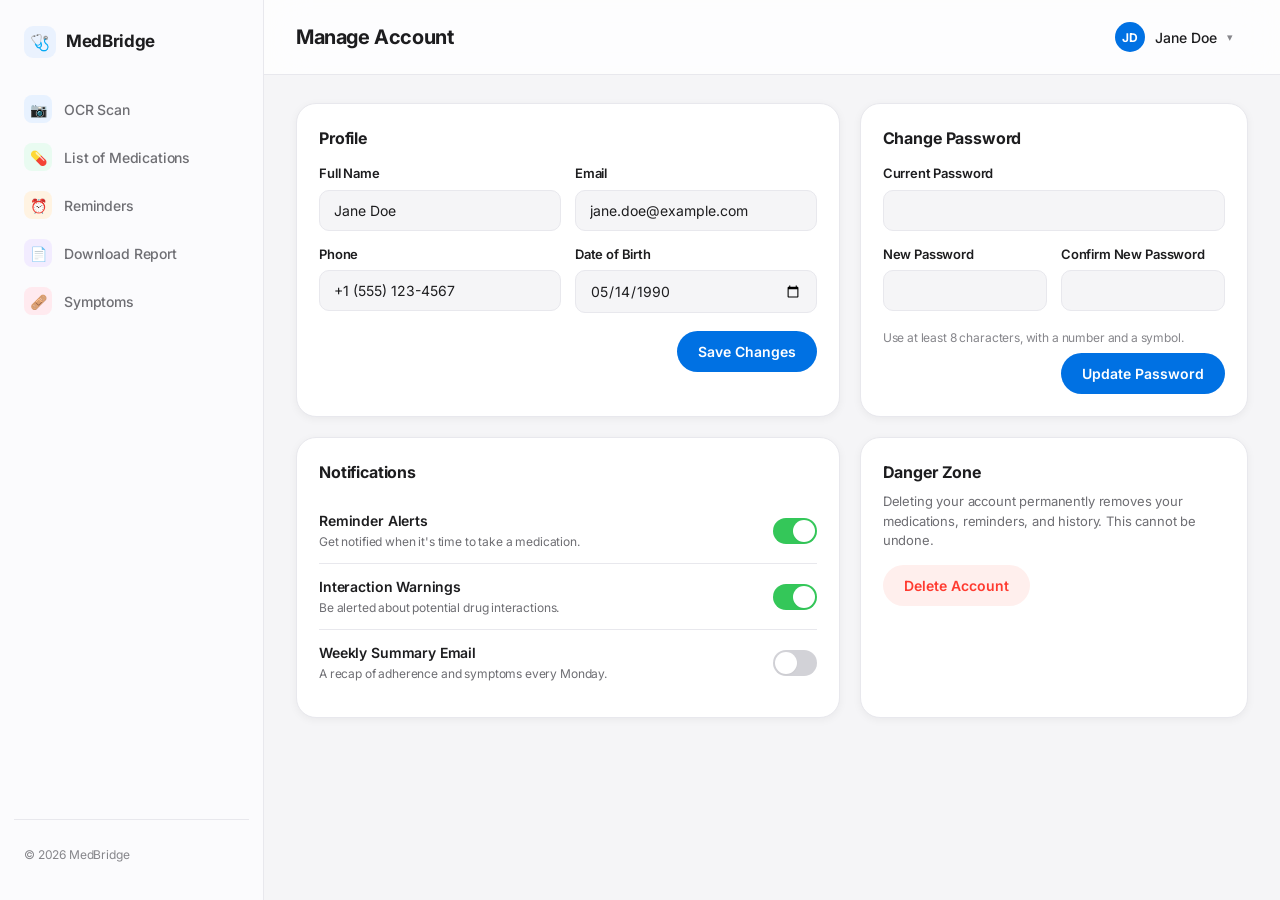
==== account.html @ 39ac8a20 "Add files via upload" ====
<!DOCTYPE html>
<html lang="en">
<head>
  <meta charset="UTF-8" />
  <meta name="viewport" content="width=device-width, initial-scale=1.0" />
  <title>MedBridge · Manage Account</title>
  <link rel="stylesheet" href="css/style.css" />
  <link rel="preconnect" href="https://fonts.googleapis.com" />
  <link href="https://fonts.googleapis.com/css2?family=Inter:wght@400;500;600;700&display=swap" rel="stylesheet" />
</head>
<body>
  <div class="app">
    <!-- Side Menu -->
    <aside class="sidebar">
      <div class="sidebar__brand">
        <span class="sidebar__logo">🩺</span>
        <span class="sidebar__title">MedBridge</span>
      </div>

      <nav class="sidebar__nav">
        <a href="ocr.html" class="nav-item" data-page="ocr">
          <span class="nav-item__icon">📷</span>
          <span class="nav-item__label">OCR Scan</span>
        </a>
        <a href="medications.html" class="nav-item" data-page="medications">
          <span class="nav-item__icon">💊</span>
          <span class="nav-item__label">List of Medications</span>
        </a>
        <a href="reminders.html" class="nav-item" data-page="reminders">
          <span class="nav-item__icon">⏰</span>
          <span class="nav-item__label">Reminders</span>
        </a>
        <a href="report.html" class="nav-item" data-page="report">
          <span class="nav-item__icon">📄</span>
          <span class="nav-item__label">Download Report</span>
        </a>
        <a href="symptoms.html" class="nav-item" data-page="symptoms">
          <span class="nav-item__icon">🩹</span>
          <span class="nav-item__label">Symptoms</span>
        </a>
      </nav>

      <div class="sidebar__footer">
        <p>&copy; 2026 MedBridge</p>
      </div>
    </aside>

    <!-- Main Content -->
    <div class="main">
      <!-- Top Bar -->
      <header class="topbar">
        <div class="topbar__left">
          <h1 class="topbar__title">Manage Account</h1>
        </div>

        <div class="topbar__right">
          <div class="user-menu" id="userMenu">
            <button class="user-menu__trigger" id="userMenuTrigger" aria-haspopup="true" aria-expanded="false">
              <span class="user-menu__avatar">JD</span>
              <span class="user-menu__name">Jane Doe</span>
              <span class="user-menu__caret">▾</span>
            </button>

            <div class="user-menu__dropdown" id="userMenuDropdown">
              <a href="account.html" class="user-menu__item">
                <span class="user-menu__item-icon">⚙️</span> Manage Account
              </a>
              <a href="logout.html" class="user-menu__item user-menu__item--danger">
                <span class="user-menu__item-icon">🚪</span> Log Out
              </a>
            </div>
          </div>
        </div>
      </header>

      <!-- Page Content -->
      <main class="content">
        <div class="grid">
          <!-- Profile -->
          <section class="card">
            <div class="card__header">
              <h2 class="card__title">Profile</h2>
            </div>
            <form id="profileForm">
              <div class="form-row" style="margin-bottom: 14px;">
                <div class="form-group">
                  <label class="form-label" for="fullName">Full Name</label>
                  <input type="text" class="form-input" id="fullName" value="Jane Doe" required />
                </div>
                <div class="form-group">
                  <label class="form-label" for="email">Email</label>
                  <input type="email" class="form-input" id="email" value="jane.doe@example.com" required />
                </div>
              </div>
              <div class="form-row" style="margin-bottom: 18px;">
                <div class="form-group">
                  <label class="form-label" for="phone">Phone</label>
                  <input type="tel" class="form-input" id="phone" value="+1 (555) 123-4567" />
                </div>
                <div class="form-group">
                  <label class="form-label" for="dob">Date of Birth</label>
                  <input type="date" class="form-input" id="dob" value="1990-05-14" />
                </div>
              </div>
              <div class="form-actions">
                <button type="submit" class="btn btn--primary">Save Changes</button>
              </div>
            </form>
          </section>

          <!-- Password -->
          <section class="card">
            <div class="card__header">
              <h2 class="card__title">Change Password</h2>
            </div>
            <form id="passwordForm">
              <div class="form-group" style="margin-bottom: 14px;">
                <label class="form-label" for="currentPassword">Current Password</label>
                <input type="password" class="form-input" id="currentPassword" required />
              </div>
              <div class="form-row" style="margin-bottom: 18px;">
                <div class="form-group">
                  <label class="form-label" for="newPassword">New Password</label>
                  <input type="password" class="form-input" id="newPassword" required />
                </div>
                <div class="form-group">
                  <label class="form-label" for="confirmPassword">Confirm New Password</label>
                  <input type="password" class="form-input" id="confirmPassword" required />
                </div>
              </div>
              <p class="form-hint" id="passwordHint">Use at least 8 characters, with a number and a symbol.</p>
              <div class="form-actions">
                <button type="submit" class="btn btn--primary">Update Password</button>
              </div>
            </form>
          </section>

          <!-- Notifications -->
          <section class="card">
            <div class="card__header">
              <h2 class="card__title">Notifications</h2>
            </div>
            <div class="toggle-row">
              <div>
                <p class="toggle-row__label">Reminder Alerts</p>
                <p class="toggle-row__desc">Get notified when it's time to take a medication.</p>
              </div>
              <label class="toggle">
                <input type="checkbox" checked />
                <span class="toggle__track"></span>
              </label>
            </div>
            <div class="toggle-row">
              <div>
                <p class="toggle-row__label">Interaction Warnings</p>
                <p class="toggle-row__desc">Be alerted about potential drug interactions.</p>
              </div>
              <label class="toggle">
                <input type="checkbox" checked />
                <span class="toggle__track"></span>
              </label>
            </div>
            <div class="toggle-row">
              <div>
                <p class="toggle-row__label">Weekly Summary Email</p>
                <p class="toggle-row__desc">A recap of adherence and symptoms every Monday.</p>
              </div>
              <label class="toggle">
                <input type="checkbox" />
                <span class="toggle__track"></span>
              </label>
            </div>
          </section>

          <!-- Danger zone -->
          <section class="card">
            <div class="card__header">
              <h2 class="card__title">Danger Zone</h2>
            </div>
            <p class="card__subtitle" style="margin-bottom: 14px;">
              Deleting your account permanently removes your medications, reminders, and history. This cannot be undone.
            </p>
            <button class="btn" id="deleteAccountBtn" style="background: var(--danger-tint); color: var(--danger);">
              Delete Account
            </button>
          </section>
        </div>
      </main>
    </div>
  </div>

  <div class="toast" id="toast">
    <span class="toast__icon">✅</span>
    <span id="toastMessage">Saved</span>
  </div>

  <script src="js/script.js"></script>
  <script src="js/account.js"></script>
</body>
</html>
---- css/style.css ----
:root {
  /* Surfaces */
  --bg: #f5f5f7;
  --surface: #ffffff;
  --sidebar-bg: #fbfbfd;

  /* Borders */
  --border: #e8e8ed;
  --border-strong: #d2d2d7;

  /* Text */
  --text-primary: #1d1d1f;
  --text-secondary: #6e6e73;
  --text-tertiary: #86868b;

  /* Accent */
  --primary: #0071e3;
  --primary-hover: #0077ed;
  --primary-active: #005fc4;
  --primary-tint: #eaf2fe;

  /* Status */
  --danger: #ff3b30;
  --danger-tint: #ffefed;
  --warning: #ff9500;
  --warning-tint: #fff3e2;
  --success: #34c759;
  --success-tint: #e9f9ee;

  /* Radii */
  --radius-lg: 20px;
  --radius-md: 14px;
  --radius-sm: 10px;
  --radius-pill: 980px;

  /* Shadows */
  --shadow-xs: 0 1px 2px rgba(0, 0, 0, 0.04);
  --shadow-sm: 0 2px 8px rgba(0, 0, 0, 0.05);
  --shadow-md: 0 8px 24px rgba(0, 0, 0, 0.07);
  --shadow-lg: 0 16px 40px rgba(0, 0, 0, 0.1);

  /* Motion */
  --ease: cubic-bezier(0.4, 0, 0.2, 1);
  --ease-spring: cubic-bezier(0.16, 1, 0.3, 1);

  /* Legacy aliases (kept for compatibility) */
  --card-bg: var(--surface);
  --radius: var(--radius-lg);
  --shadow: var(--shadow-sm);
}

* {
  box-sizing: border-box;
}

html {
  -webkit-font-smoothing: antialiased;
  -moz-osx-font-smoothing: grayscale;
}

body {
  margin: 0;
  font-family: "Inter", -apple-system, BlinkMacSystemFont, "Segoe UI", sans-serif;
  background: var(--bg);
  color: var(--text-primary);
  font-size: 15px;
  line-height: 1.5;
  letter-spacing: -0.01em;
}

h1, h2, h3, h4 {
  letter-spacing: -0.02em;
}

a {
  color: inherit;
}

.app {
  display: flex;
  min-height: 100vh;
}

/* ------------------------------------------------------------------ */
/* Sidebar                                                             */
/* ------------------------------------------------------------------ */

.sidebar {
  width: 264px;
  flex-shrink: 0;
  background: var(--sidebar-bg);
  border-right: 1px solid var(--border);
  display: flex;
  flex-direction: column;
  padding: 20px 14px;
}

.sidebar__brand {
  display: flex;
  align-items: center;
  gap: 10px;
  padding: 6px 10px 20px;
  margin-bottom: 8px;
}

.sidebar__logo {
  width: 32px;
  height: 32px;
  display: flex;
  align-items: center;
  justify-content: center;
  font-size: 16px;
  border-radius: 9px;
  background: var(--primary-tint);
}

.sidebar__title {
  font-size: 17px;
  font-weight: 700;
  color: var(--text-primary);
  letter-spacing: -0.02em;
}

.sidebar__nav {
  display: flex;
  flex-direction: column;
  gap: 2px;
  flex: 1;
}

.nav-item {
  display: flex;
  align-items: center;
  gap: 12px;
  padding: 9px 10px;
  border-radius: var(--radius-sm);
  color: var(--text-secondary);
  text-decoration: none;
  font-size: 14px;
  font-weight: 500;
  transition: background 0.2s var(--ease), color 0.2s var(--ease);
}

.nav-item__icon {
  display: flex;
  align-items: center;
  justify-content: center;
  width: 28px;
  height: 28px;
  flex-shrink: 0;
  font-size: 14px;
  border-radius: 8px;
  background: var(--bg);
  transition: transform 0.2s var(--ease-spring), background 0.2s var(--ease);
}

.nav-item:nth-child(1) .nav-item__icon { background: #e8f2ff; }
.nav-item:nth-child(2) .nav-item__icon { background: #e9fbf1; }
.nav-item:nth-child(3) .nav-item__icon { background: #fff3e2; }
.nav-item:nth-child(4) .nav-item__icon { background: #f2ecff; }
.nav-item:nth-child(5) .nav-item__icon { background: #ffeaef; }

.nav-item:hover {
  background: var(--border);
  color: var(--text-primary);
}

.nav-item:hover .nav-item__icon {
  transform: scale(1.06);
}

.nav-item.active {
  background: var(--primary-tint);
  color: var(--primary);
  font-weight: 600;
}

.sidebar__footer {
  padding: 14px 10px 4px;
  border-top: 1px solid var(--border);
  font-size: 12px;
  color: var(--text-tertiary);
}

/* ------------------------------------------------------------------ */
/* Main / Topbar                                                       */
/* ------------------------------------------------------------------ */

.main {
  flex: 1;
  display: flex;
  flex-direction: column;
  min-width: 0;
}

.topbar {
  position: sticky;
  top: 0;
  z-index: 30;
  display: flex;
  align-items: center;
  justify-content: space-between;
  padding: 16px 32px;
  background: rgba(255, 255, 255, 0.78);
  backdrop-filter: saturate(180%) blur(20px);
  -webkit-backdrop-filter: saturate(180%) blur(20px);
  border-bottom: 1px solid var(--border);
}

.topbar__title {
  font-size: 20px;
  font-weight: 700;
  margin: 0;
  letter-spacing: -0.02em;
}

/* User menu */
.user-menu {
  position: relative;
}

.user-menu__trigger {
  display: flex;
  align-items: center;
  gap: 10px;
  background: transparent;
  border: 1px solid transparent;
  border-radius: var(--radius-pill);
  padding: 5px 14px 5px 5px;
  cursor: pointer;
  font-family: inherit;
  font-size: 14px;
  font-weight: 500;
  color: var(--text-primary);
  transition: background 0.2s var(--ease), border-color 0.2s var(--ease);
}

.user-menu__trigger:hover,
.user-menu__trigger[aria-expanded="true"] {
  background: var(--surface);
  border-color: var(--border);
  box-shadow: var(--shadow-xs);
}

.user-menu__avatar {
  width: 30px;
  height: 30px;
  border-radius: 50%;
  background: var(--primary);
  color: #fff;
  display: flex;
  align-items: center;
  justify-content: center;
  font-size: 12px;
  font-weight: 700;
}

.user-menu__caret {
  font-size: 11px;
  color: var(--text-tertiary);
  transition: transform 0.25s var(--ease-spring);
}

.user-menu__trigger[aria-expanded="true"] .user-menu__caret {
  transform: rotate(180deg);
}

.user-menu__dropdown {
  position: absolute;
  right: 0;
  top: calc(100% + 10px);
  min-width: 210px;
  background: var(--surface);
  border: 1px solid var(--border);
  border-radius: var(--radius-md);
  box-shadow: var(--shadow-lg);
  padding: 6px;
  opacity: 0;
  visibility: hidden;
  transform: translateY(-6px) scale(0.98);
  transform-origin: top right;
  transition: opacity 0.2s var(--ease), transform 0.2s var(--ease-spring), visibility 0.2s var(--ease);
  z-index: 20;
}

.user-menu__dropdown.open {
  opacity: 1;
  visibility: visible;
  transform: translateY(0) scale(1);
}

.user-menu__item {
  display: flex;
  align-items: center;
  gap: 10px;
  padding: 9px 10px;
  border-radius: var(--radius-sm);
  color: var(--text-primary);
  text-decoration: none;
  font-size: 14px;
  font-weight: 500;
  transition: background 0.15s var(--ease);
}

.user-menu__item:hover {
  background: var(--bg);
}

.user-menu__item--danger {
  color: var(--danger);
}

.user-menu__item-icon {
  font-size: 14px;
}

/* ------------------------------------------------------------------ */
/* Content                                                             */
/* ------------------------------------------------------------------ */

.content {
  padding: 28px 32px 56px;
  flex: 1;
}

/* Alert */
.alert {
  display: flex;
  align-items: flex-start;
  gap: 14px;
  padding: 16px 18px;
  border-radius: var(--radius-lg);
  margin-bottom: 24px;
  transition: opacity 0.2s var(--ease), transform 0.2s var(--ease);
}

.alert--danger {
  background: var(--danger-tint);
}

.alert__icon {
  font-size: 20px;
  line-height: 1;
}

.alert__body {
  flex: 1;
}

.alert__title {
  margin: 0 0 4px;
  font-size: 15px;
  font-weight: 700;
  color: var(--danger);
}

.alert__text {
  margin: 0;
  font-size: 14px;
  color: #8a2f28;
  line-height: 1.55;
}

.alert__dismiss {
  background: transparent;
  border: none;
  font-size: 20px;
  line-height: 1;
  color: var(--danger);
  cursor: pointer;
  padding: 0 4px;
  border-radius: 6px;
  transition: background 0.15s var(--ease);
}

.alert__dismiss:hover {
  background: rgba(255, 59, 48, 0.1);
}

.alert.hidden {
  display: none;
}

/* ------------------------------------------------------------------ */
/* Grid + Cards                                                        */
/* ------------------------------------------------------------------ */

.grid {
  display: grid;
  grid-template-columns: 1.4fr 1fr;
  gap: 20px;
}

.card--stats {
  grid-column: 1 / -1;
}

.card {
  background: var(--surface);
  border: 1px solid var(--border);
  border-radius: var(--radius-lg);
  box-shadow: var(--shadow-sm);
  padding: 22px;
  transition: box-shadow 0.25s var(--ease), transform 0.25s var(--ease);
}

.card:hover {
  box-shadow: var(--shadow-md);
}

.card__header {
  display: flex;
  align-items: center;
  justify-content: space-between;
  margin-bottom: 14px;
}

.card__title {
  font-size: 16px;
  font-weight: 700;
  margin: 0;
  letter-spacing: -0.01em;
}

.card__subtitle {
  margin: -6px 0 16px;
  font-size: 13px;
  color: var(--text-secondary);
}

.card__link {
  font-size: 13px;
  font-weight: 600;
  color: var(--primary);
  text-decoration: none;
  transition: opacity 0.15s var(--ease);
}

.card__link:hover {
  opacity: 0.7;
}

/* Reminders */
.reminder-list {
  list-style: none;
  margin: 0;
  padding: 0;
  display: flex;
  flex-direction: column;
  gap: 10px;
}

.reminder-item {
  display: flex;
  align-items: center;
  gap: 14px;
  padding: 12px;
  border: 1px solid var(--border);
  border-radius: var(--radius-md);
  transition: border-color 0.2s var(--ease), background 0.2s var(--ease);
}

.reminder-item:hover {
  background: var(--bg);
  border-color: var(--border-strong);
}

.reminder-item__time {
  display: flex;
  flex-direction: column;
  align-items: center;
  min-width: 64px;
  padding-right: 12px;
  border-right: 1px solid var(--border);
}

.reminder-item__hour {
  font-size: 13px;
  font-weight: 700;
}

.reminder-item__day {
  font-size: 11px;
  color: var(--text-tertiary);
}

.reminder-item__details {
  flex: 1;
}

.reminder-item__name {
  margin: 0;
  font-size: 14px;
  font-weight: 600;
}

.reminder-item__meta {
  margin: 2px 0 0;
  font-size: 12px;
  color: var(--text-secondary);
}

.pill {
  font-size: 11px;
  font-weight: 700;
  padding: 4px 11px;
  border-radius: var(--radius-pill);
  white-space: nowrap;
}

.pill--upcoming {
  background: var(--primary-tint);
  color: var(--primary);
}

.pill--warning {
  background: var(--warning-tint);
  color: #b8630a;
}

/* Interactions */
.interaction-list {
  list-style: none;
  margin: 0;
  padding: 0;
  display: flex;
  flex-direction: column;
  gap: 10px;
}

.interaction-item {
  display: flex;
  align-items: flex-start;
  gap: 10px;
  padding: 12px;
  border-radius: var(--radius-md);
  transition: transform 0.2s var(--ease);
}

.interaction-item--danger {
  background: var(--danger-tint);
}

.interaction-item--warning {
  background: var(--warning-tint);
}

.interaction-item--safe {
  background: var(--success-tint);
}

.interaction-item__icon {
  font-size: 15px;
}

.interaction-item__pair {
  margin: 0;
  font-size: 13px;
  font-weight: 700;
}

.interaction-item__desc {
  margin: 2px 0 0;
  font-size: 12px;
  color: var(--text-secondary);
}

/* Stats */
.stats {
  display: grid;
  grid-template-columns: repeat(3, 1fr);
  gap: 16px;
}

.stat {
  text-align: center;
  padding: 18px;
  border-radius: var(--radius-md);
  background: var(--bg);
  transition: transform 0.2s var(--ease-spring);
}

.stat:hover {
  transform: translateY(-2px);
}

.stat__value {
  margin: 0;
  font-size: 28px;
  font-weight: 700;
  letter-spacing: -0.02em;
}

.stat__value--danger {
  color: var(--danger);
}

.stat__label {
  margin: 4px 0 0;
  font-size: 12px;
  color: var(--text-secondary);
}

/* ------------------------------------------------------------------ */
/* Buttons                                                             */
/* ------------------------------------------------------------------ */

.btn {
  font-family: inherit;
  font-size: 14px;
  font-weight: 600;
  border-radius: var(--radius-pill);
  padding: 11px 20px;
  cursor: pointer;
  border: 1px solid transparent;
  transition: background 0.2s var(--ease), border-color 0.2s var(--ease),
    opacity 0.2s var(--ease), transform 0.15s var(--ease);
  white-space: nowrap;
}

.btn:active {
  transform: scale(0.97);
}

.btn--primary {
  background: var(--primary);
  color: #fff;
}

.btn--primary:hover:not(:disabled) {
  background: var(--primary-hover);
}

.btn--primary:disabled {
  opacity: 0.4;
  cursor: not-allowed;
  transform: none;
}

.btn--secondary {
  background: var(--bg);
  color: var(--text-primary);
  border-color: var(--border);
}

.btn--secondary:hover {
  background: var(--border);
}

.btn--full {
  width: 100%;
}

/* ------------------------------------------------------------------ */
/* Symptom Checker                                                     */
/* ------------------------------------------------------------------ */

.symptom-form {
  display: flex;
  flex-direction: column;
  gap: 14px;
}

.symptom-input-row {
  display: flex;
  gap: 10px;
}

.symptom-input {
  flex: 1;
  padding: 11px 16px;
  border: 1px solid var(--border);
  border-radius: var(--radius-pill);
  font-family: inherit;
  font-size: 14px;
  color: var(--text-primary);
  background: var(--bg);
  transition: border-color 0.2s var(--ease), background 0.2s var(--ease), box-shadow 0.2s var(--ease);
}

.symptom-input:focus {
  outline: none;
  border-color: var(--primary);
  background: #fff;
  box-shadow: 0 0 0 4px var(--primary-tint);
}

.symptom-chips {
  display: flex;
  flex-wrap: wrap;
  gap: 8px;
  min-height: 0;
}

.chip {
  display: flex;
  align-items: center;
  gap: 8px;
  background: var(--primary-tint);
  color: var(--primary);
  font-size: 13px;
  font-weight: 600;
  padding: 6px 8px 6px 14px;
  border-radius: var(--radius-pill);
  animation: chip-in 0.2s var(--ease-spring);
}

@keyframes chip-in {
  from {
    opacity: 0;
    transform: scale(0.9);
  }
  to {
    opacity: 1;
    transform: scale(1);
  }
}

.chip__remove {
  background: transparent;
  border: none;
  color: var(--primary);
  font-size: 15px;
  line-height: 1;
  cursor: pointer;
  padding: 2px 4px;
  border-radius: 50%;
  transition: background 0.15s var(--ease);
}

.chip__remove:hover {
  background: rgba(0, 113, 227, 0.15);
}

.empty-hint {
  font-size: 12px;
  color: var(--text-tertiary);
  margin: 0;
}

/* Results */
.results {
  display: flex;
  flex-direction: column;
  gap: 14px;
  animation: fade-in 0.25s var(--ease);
}

@keyframes fade-in {
  from {
    opacity: 0;
    transform: translateY(4px);
  }
  to {
    opacity: 1;
    transform: translateY(0);
  }
}

.results[hidden] {
  display: none;
}

.result-group {
  border-radius: var(--radius-md);
  padding: 16px;
}

.result-group--danger {
  background: var(--danger-tint);
}

.result-group--warning {
  background: var(--warning-tint);
}

.result-group--new {
  background: var(--primary-tint);
}

.result-group__header {
  display: flex;
  align-items: center;
  gap: 10px;
  margin-bottom: 8px;
}

.result-group__icon {
  font-size: 18px;
}

.result-group__title {
  margin: 0;
  font-size: 14px;
  font-weight: 700;
}

.result-group__title--danger {
  color: var(--danger);
}

.result-group__title--warning {
  color: #b8630a;
}

.result-group__title--new {
  color: var(--primary);
}

.result-group__text {
  margin: 0 0 6px;
  font-size: 13px;
  color: var(--text-primary);
  line-height: 1.55;
}

.result-group__symptoms {
  display: flex;
  flex-wrap: wrap;
  gap: 6px;
  margin-top: 8px;
}

.tag {
  font-size: 11px;
  font-weight: 700;
  padding: 3px 11px;
  border-radius: var(--radius-pill);
  background: rgba(0, 0, 0, 0.06);
}

.doctor-banner {
  display: flex;
  align-items: center;
  gap: 14px;
  padding: 18px 20px;
  border-radius: var(--radius-lg);
  background: var(--text-primary);
  color: #fff;
}

.doctor-banner__icon {
  font-size: 22px;
}

.doctor-banner__body {
  flex: 1;
}

.doctor-banner__title {
  margin: 0 0 4px;
  font-size: 14px;
  font-weight: 700;
}

.doctor-banner__text {
  margin: 0;
  font-size: 13px;
  color: rgba(255, 255, 255, 0.7);
  line-height: 1.55;
}

.doctor-banner .btn {
  flex-shrink: 0;
}

.doctor-banner .btn--primary {
  background: #fff;
  color: var(--text-primary);
}

.doctor-banner .btn--primary:hover {
  background: rgba(255, 255, 255, 0.85);
}

/* Medication reference */
.med-reference-grid {
  display: grid;
  grid-template-columns: repeat(auto-fit, minmax(200px, 1fr));
  gap: 12px;
}

.med-reference-item {
  border: 1px solid var(--border);
  border-radius: var(--radius-md);
  padding: 14px;
  transition: border-color 0.2s var(--ease), background 0.2s var(--ease);
}

.med-reference-item:hover {
  background: var(--bg);
  border-color: var(--border-strong);
}

.med-reference-item__name {
  margin: 0 0 8px;
  font-size: 14px;
  font-weight: 700;
}

.med-reference-item__list {
  margin: 0;
  padding-left: 18px;
  font-size: 12px;
  color: var(--text-secondary);
  line-height: 1.7;
}

.placeholder-state {
  text-align: center;
  padding: 36px 16px;
  color: var(--text-tertiary);
}

.placeholder-state__icon {
  font-size: 32px;
  display: block;
  margin-bottom: 10px;
}

.placeholder-state p {
  margin: 0;
  font-size: 13px;
}

/* ------------------------------------------------------------------ */
/* Page header / actions bar                                          */
/* ------------------------------------------------------------------ */

.page-actions {
  display: flex;
  align-items: center;
  justify-content: space-between;
  gap: 12px;
  flex-wrap: wrap;
  margin-bottom: 20px;
}

.search-input-wrap {
  position: relative;
  flex: 1;
  max-width: 320px;
}

.search-input-wrap .form-input {
  padding-left: 36px;
}

.search-input-wrap__icon {
  position: absolute;
  left: 13px;
  top: 50%;
  transform: translateY(-50%);
  font-size: 13px;
  color: var(--text-tertiary);
}

.btn--sm {
  padding: 8px 16px;
  font-size: 13px;
}

.pill--success {
  background: var(--success-tint);
  color: #1f7a3d;
}

.pill--muted {
  background: var(--bg);
  color: var(--text-secondary);
}

/* ------------------------------------------------------------------ */
/* Forms                                                               */
/* ------------------------------------------------------------------ */

.form-group {
  display: flex;
  flex-direction: column;
  gap: 6px;
}

.form-row {
  display: grid;
  grid-template-columns: repeat(2, 1fr);
  gap: 14px;
}

.form-label {
  font-size: 13px;
  font-weight: 600;
  color: var(--text-primary);
}

.form-input,
.form-select,
.form-textarea {
  width: 100%;
  padding: 11px 14px;
  border: 1px solid var(--border);
  border-radius: var(--radius-sm);
  font-family: inherit;
  font-size: 14px;
  color: var(--text-primary);
  background: var(--bg);
  transition: border-color 0.2s var(--ease), background 0.2s var(--ease), box-shadow 0.2s var(--ease);
}

.form-textarea {
  resize: vertical;
  min-height: 80px;
}

.form-input:focus,
.form-select:focus,
.form-textarea:focus {
  outline: none;
  border-color: var(--primary);
  background: #fff;
  box-shadow: 0 0 0 4px var(--primary-tint);
}

.form-hint {
  font-size: 12px;
  color: var(--text-tertiary);
  margin: 0;
}

.form-actions {
  display: flex;
  justify-content: flex-end;
  gap: 10px;
  margin-top: 6px;
}

/* Toggle switch */
.toggle-row {
  display: flex;
  align-items: center;
  justify-content: space-between;
  padding: 12px 0;
  border-bottom: 1px solid var(--border);
}

.toggle-row:last-child {
  border-bottom: none;
}

.toggle-row__label {
  margin: 0 0 2px;
  font-size: 14px;
  font-weight: 600;
}

.toggle-row__desc {
  margin: 0;
  font-size: 12px;
  color: var(--text-secondary);
}

.toggle {
  position: relative;
  display: inline-flex;
  align-items: center;
  cursor: pointer;
  flex-shrink: 0;
}

.toggle input {
  position: absolute;
  opacity: 0;
  width: 0;
  height: 0;
}

.toggle__track {
  width: 44px;
  height: 26px;
  border-radius: var(--radius-pill);
  background: var(--border-strong);
  transition: background 0.2s var(--ease);
  position: relative;
}

.toggle__track::after {
  content: "";
  position: absolute;
  top: 2px;
  left: 2px;
  width: 22px;
  height: 22px;
  border-radius: 50%;
  background: #fff;
  box-shadow: var(--shadow-xs);
  transition: transform 0.2s var(--ease-spring);
}

.toggle input:checked + .toggle__track {
  background: var(--success);
}

.toggle input:checked + .toggle__track::after {
  transform: translateX(18px);
}

/* Custom checkbox (e.g. mark reminder as taken) */
.check {
  display: flex;
  align-items: center;
  gap: 12px;
  cursor: pointer;
}

.check input {
  position: absolute;
  opacity: 0;
  width: 0;
  height: 0;
}

.check__box {
  width: 22px;
  height: 22px;
  border-radius: 50%;
  border: 2px solid var(--border-strong);
  display: flex;
  align-items: center;
  justify-content: center;
  flex-shrink: 0;
  transition: background 0.2s var(--ease), border-color 0.2s var(--ease);
  position: relative;
}

.check__box::after {
  content: "✓";
  font-size: 12px;
  color: #fff;
  opacity: 0;
  transform: scale(0.5);
  transition: opacity 0.15s var(--ease), transform 0.15s var(--ease);
}

.check input:checked + .check__box {
  background: var(--success);
  border-color: var(--success);
}

.check input:checked + .check__box::after {
  opacity: 1;
  transform: scale(1);
}

/* ------------------------------------------------------------------ */
/* Table                                                               */
/* ------------------------------------------------------------------ */

.table-wrap {
  overflow-x: auto;
}

.table {
  width: 100%;
  border-collapse: collapse;
  font-size: 13px;
}

.table th {
  text-align: left;
  font-size: 11px;
  text-transform: uppercase;
  letter-spacing: 0.04em;
  color: var(--text-tertiary);
  font-weight: 600;
  padding: 10px 12px;
  border-bottom: 1px solid var(--border);
  white-space: nowrap;
}

.table td {
  padding: 14px 12px;
  border-bottom: 1px solid var(--border);
  vertical-align: middle;
}

.table tr:last-child td {
  border-bottom: none;
}

.table tbody tr {
  transition: background 0.15s var(--ease);
}

.table tbody tr:hover {
  background: var(--bg);
}

.table__primary {
  font-weight: 600;
  color: var(--text-primary);
}

.table__secondary {
  color: var(--text-secondary);
}

.table__actions {
  display: flex;
  gap: 6px;
  justify-content: flex-end;
}

.icon-btn {
  width: 32px;
  height: 32px;
  border-radius: 50%;
  border: 1px solid var(--border);
  background: var(--surface);
  display: inline-flex;
  align-items: center;
  justify-content: center;
  cursor: pointer;
  font-size: 13px;
  transition: background 0.2s var(--ease), border-color 0.2s var(--ease), transform 0.15s var(--ease);
}

.icon-btn:hover {
  background: var(--bg);
}

.icon-btn:active {
  transform: scale(0.92);
}

.icon-btn--danger:hover {
  background: var(--danger-tint);
  border-color: rgba(255, 59, 48, 0.3);
}

/* ------------------------------------------------------------------ */
/* Modal                                                               */
/* ------------------------------------------------------------------ */

.modal-overlay {
  position: fixed;
  inset: 0;
  background: rgba(0, 0, 0, 0.32);
  backdrop-filter: blur(6px);
  -webkit-backdrop-filter: blur(6px);
  display: flex;
  align-items: center;
  justify-content: center;
  padding: 24px;
  z-index: 100;
  opacity: 0;
  visibility: hidden;
  transition: opacity 0.2s var(--ease), visibility 0.2s var(--ease);
}

.modal-overlay.open {
  opacity: 1;
  visibility: visible;
}

.modal {
  background: var(--surface);
  border-radius: var(--radius-lg);
  box-shadow: var(--shadow-lg);
  width: 100%;
  max-width: 480px;
  max-height: 88vh;
  overflow-y: auto;
  padding: 24px;
  transform: translateY(12px) scale(0.98);
  transition: transform 0.25s var(--ease-spring);
}

.modal-overlay.open .modal {
  transform: translateY(0) scale(1);
}

.modal__header {
  display: flex;
  align-items: center;
  justify-content: space-between;
  margin-bottom: 18px;
}

.modal__title {
  font-size: 17px;
  font-weight: 700;
  margin: 0;
  letter-spacing: -0.01em;
}

.modal__close {
  background: transparent;
  border: none;
  font-size: 20px;
  color: var(--text-tertiary);
  cursor: pointer;
  padding: 4px 8px;
  border-radius: 6px;
  transition: background 0.15s var(--ease);
}

.modal__close:hover {
  background: var(--bg);
}

.modal__body {
  display: flex;
  flex-direction: column;
  gap: 14px;
}

/* ------------------------------------------------------------------ */
/* Toast                                                               */
/* ------------------------------------------------------------------ */

.toast {
  position: fixed;
  bottom: 28px;
  right: 28px;
  background: var(--text-primary);
  color: #fff;
  padding: 14px 20px;
  border-radius: var(--radius-md);
  box-shadow: var(--shadow-lg);
  display: flex;
  align-items: center;
  gap: 10px;
  font-size: 13px;
  font-weight: 600;
  transform: translateY(14px);
  opacity: 0;
  visibility: hidden;
  transition: transform 0.25s var(--ease-spring), opacity 0.25s var(--ease), visibility 0.25s var(--ease);
  z-index: 200;
}

.toast.show {
  transform: translateY(0);
  opacity: 1;
  visibility: visible;
}

.toast__icon {
  font-size: 15px;
}

/* ------------------------------------------------------------------ */
/* Dropzone (OCR upload)                                              */
/* ------------------------------------------------------------------ */

.dropzone {
  border: 2px dashed var(--border-strong);
  border-radius: var(--radius-lg);
  padding: 44px 20px;
  text-align: center;
  cursor: pointer;
  transition: border-color 0.2s var(--ease), background 0.2s var(--ease);
}

.dropzone:hover,
.dropzone.dragover {
  border-color: var(--primary);
  background: var(--primary-tint);
}

.dropzone input[type="file"] {
  display: none;
}

.dropzone__icon {
  font-size: 34px;
  display: block;
  margin-bottom: 10px;
}

.dropzone__title {
  margin: 0 0 4px;
  font-size: 14px;
  font-weight: 600;
}

.dropzone__hint {
  margin: 0;
  font-size: 12px;
  color: var(--text-tertiary);
}

.scan-preview {
  display: flex;
  gap: 18px;
  align-items: flex-start;
}

.scan-preview__image {
  width: 150px;
  height: 150px;
  object-fit: cover;
  border-radius: var(--radius-md);
  border: 1px solid var(--border);
  background: var(--bg);
  flex-shrink: 0;
}

.scan-preview__meta {
  flex: 1;
  min-width: 0;
}

.scanning-indicator {
  display: flex;
  align-items: center;
  gap: 10px;
  font-size: 13px;
  color: var(--text-secondary);
  margin-top: 14px;
}

.spinner {
  width: 16px;
  height: 16px;
  border-radius: 50%;
  border: 2px solid var(--border);
  border-top-color: var(--primary);
  animation: spin 0.7s linear infinite;
}

@keyframes spin {
  to {
    transform: rotate(360deg);
  }
}

/* ------------------------------------------------------------------ */
/* Segmented control                                                  */
/* ------------------------------------------------------------------ */

.segmented {
  display: inline-flex;
  background: var(--bg);
  border-radius: var(--radius-pill);
  padding: 4px;
  gap: 2px;
}

.segmented__option {
  padding: 7px 16px;
  border-radius: var(--radius-pill);
  font-size: 13px;
  font-weight: 600;
  color: var(--text-secondary);
  cursor: pointer;
  border: none;
  background: transparent;
  font-family: inherit;
  transition: background 0.2s var(--ease), color 0.2s var(--ease), box-shadow 0.2s var(--ease);
}

.segmented__option.active {
  background: #fff;
  color: var(--text-primary);
  box-shadow: var(--shadow-xs);
}

/* ------------------------------------------------------------------ */
/* Checklist (report sections)                                        */
/* ------------------------------------------------------------------ */

.checkbox-list {
  display: flex;
  flex-direction: column;
  gap: 10px;
}

.checkbox-item {
  display: flex;
  align-items: center;
  gap: 12px;
  padding: 13px 14px;
  border: 1px solid var(--border);
  border-radius: var(--radius-md);
  cursor: pointer;
  transition: border-color 0.2s var(--ease), background 0.2s var(--ease);
}

.checkbox-item:hover {
  background: var(--bg);
}

.checkbox-item input {
  width: 18px;
  height: 18px;
  accent-color: var(--primary);
  flex-shrink: 0;
}

.checkbox-item__label {
  flex: 1;
}

.checkbox-item__title {
  margin: 0;
  font-size: 14px;
  font-weight: 600;
}

.checkbox-item__desc {
  margin: 2px 0 0;
  font-size: 12px;
  color: var(--text-secondary);
}

/* Report history list */
.report-list {
  list-style: none;
  margin: 0;
  padding: 0;
  display: flex;
  flex-direction: column;
  gap: 10px;
}

.report-item {
  display: flex;
  align-items: center;
  gap: 12px;
  padding: 12px;
  border: 1px solid var(--border);
  border-radius: var(--radius-md);
  transition: background 0.2s var(--ease);
}

.report-item:hover {
  background: var(--bg);
}

.report-item__icon {
  width: 36px;
  height: 36px;
  border-radius: 10px;
  background: var(--primary-tint);
  color: var(--primary);
  display: flex;
  align-items: center;
  justify-content: center;
  font-size: 16px;
  flex-shrink: 0;
}

.report-item__body {
  flex: 1;
  min-width: 0;
}

.report-item__name {
  margin: 0;
  font-size: 13px;
  font-weight: 600;
}

.report-item__meta {
  margin: 2px 0 0;
  font-size: 12px;
  color: var(--text-tertiary);
}

/* ------------------------------------------------------------------ */
/* Standalone auth-style page (e.g. logout)                           */
/* ------------------------------------------------------------------ */

.auth-page {
  min-height: 100vh;
  display: flex;
  align-items: center;
  justify-content: center;
  background: var(--bg);
  padding: 24px;
}

.auth-card {
  background: var(--surface);
  border-radius: var(--radius-lg);
  box-shadow: var(--shadow-lg);
  padding: 44px 36px;
  text-align: center;
  max-width: 380px;
  width: 100%;
}

.auth-card__icon {
  width: 56px;
  height: 56px;
  border-radius: 50%;
  background: var(--success-tint);
  color: var(--success);
  display: flex;
  align-items: center;
  justify-content: center;
  font-size: 26px;
  margin: 0 auto 18px;
}

.auth-card__title {
  margin: 0 0 8px;
  font-size: 19px;
  font-weight: 700;
  letter-spacing: -0.02em;
}

.auth-card__text {
  margin: 0 0 26px;
  font-size: 14px;
  color: var(--text-secondary);
  line-height: 1.6;
}

.auth-card__brand {
  display: flex;
  align-items: center;
  justify-content: center;
  gap: 8px;
  margin-bottom: 24px;
  font-size: 15px;
  font-weight: 700;
  color: var(--text-primary);
}

/* ------------------------------------------------------------------ */
/* Responsive                                                          */
/* ------------------------------------------------------------------ */

@media (max-width: 960px) {
  .grid {
    grid-template-columns: 1fr;
  }
}

@media (max-width: 720px) {
  .sidebar {
    display: none;
  }

  .content {
    padding: 20px;
  }

  .topbar {
    padding: 16px 20px;
  }

  .form-row {
    grid-template-columns: 1fr;
  }

  .scan-preview {
    flex-direction: column;
  }

  .toast {
    left: 16px;
    right: 16px;
    bottom: 16px;
  }
}
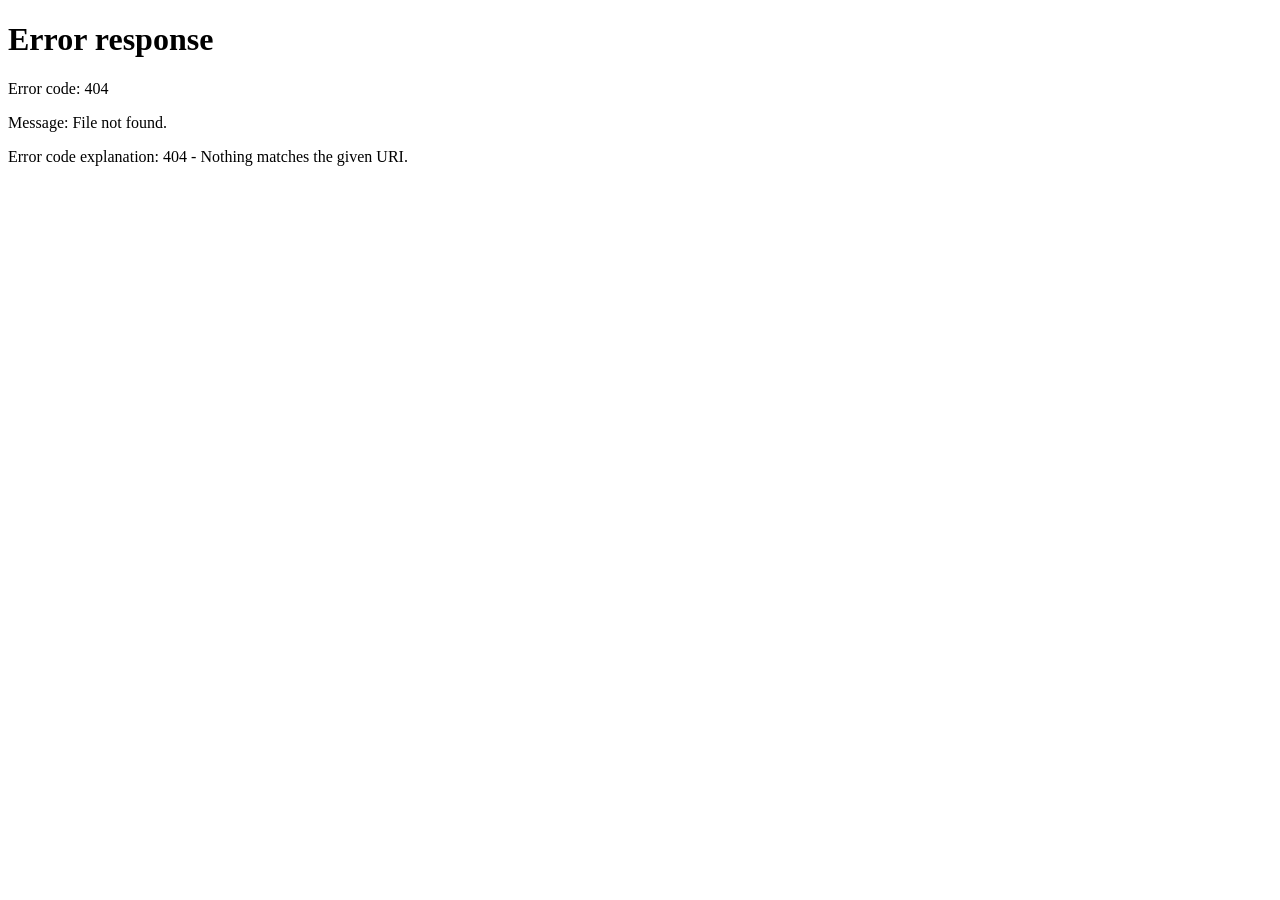
==== commit ab892492: "Add theme and auth scripts to account.html - Dhayalan Added theme and authentication scripts to acco" ====
--- a/account.html
+++ b/account.html
@@ -4,6 +4,22 @@
   <meta charset="UTF-8" />
   <meta name="viewport" content="width=device-width, initial-scale=1.0" />
   <title>MedBridge · Manage Account</title>
+  <script>
+    (function () {
+      var stored = localStorage.getItem("medbridge-theme");
+      var theme = stored || (window.matchMedia("(prefers-color-scheme: dark)").matches ? "dark" : "light");
+      document.documentElement.setAttribute("data-theme", theme);
+    })();
+  </script>
+  <script>
+    (function () {
+      var session = null;
+      try { session = JSON.parse(localStorage.getItem("medbridge-auth")); } catch (e) {}
+      if (!session || !session.username) {
+        window.location.replace("login.html");
+      }
+    })();
+  </script>
   <link rel="stylesheet" href="css/style.css" />
   <link rel="preconnect" href="https://fonts.googleapis.com" />
   <link href="https://fonts.googleapis.com/css2?family=Inter:wght@400;500;600;700&display=swap" rel="stylesheet" />
@@ -196,5 +212,6 @@
 
   <script src="js/script.js"></script>
   <script src="js/account.js"></script>
+  <script src="js/theme.js"></script>
 </body>
 </html>
--- a/css/style.css
+++ b/css/style.css
@@ -3,6 +3,7 @@
   --bg: #f5f5f7;
   --surface: #ffffff;
   --sidebar-bg: #fbfbfd;
+  --topbar-bg: rgba(255, 255, 255, 0.78);
 
   /* Borders */
   --border: #e8e8ed;
@@ -22,10 +23,18 @@
   /* Status */
   --danger: #ff3b30;
   --danger-tint: #ffefed;
+  --danger-text: #8a2f28;
   --warning: #ff9500;
   --warning-tint: #fff3e2;
+  --warning-text: #b8630a;
   --success: #34c759;
   --success-tint: #e9f9ee;
+  --success-text: #1f7a3d;
+
+  /* Inverse (used for elements that stay dark/light regardless of theme) */
+  --inverse-surface: #1d1d1f;
+  --inverse-text: #ffffff;
+  --tag-bg: rgba(0, 0, 0, 0.06);
 
   /* Radii */
   --radius-lg: 20px;
@@ -47,10 +56,73 @@
   --card-bg: var(--surface);
   --radius: var(--radius-lg);
   --shadow: var(--shadow-sm);
+
+  color-scheme: light;
+}
+
+:root[data-theme="dark"] {
+  /* Surfaces */
+  --bg: #000000;
+  --surface: #1c1c1e;
+  --sidebar-bg: #111113;
+  --topbar-bg: rgba(20, 20, 22, 0.72);
+
+  /* Borders */
+  --border: #38383a;
+  --border-strong: #48484a;
+
+  /* Text */
+  --text-primary: #f5f5f7;
+  --text-secondary: #98989d;
+  --text-tertiary: #86868b;
+
+  /* Accent */
+  --primary: #0a84ff;
+  --primary-hover: #409cff;
+  --primary-active: #0060c2;
+  --primary-tint: rgba(10, 132, 255, 0.18);
+
+  /* Status */
+  --danger: #ff453a;
+  --danger-tint: rgba(255, 69, 58, 0.18);
+  --danger-text: #ffb4ab;
+  --warning: #ff9f0a;
+  --warning-tint: rgba(255, 159, 10, 0.18);
+  --warning-text: #ffbd5c;
+  --success: #30d158;
+  --success-tint: rgba(48, 209, 88, 0.18);
+  --success-text: #8fe6a8;
+
+  /* Inverse */
+  --inverse-surface: #2c2c2e;
+  --inverse-text: #ffffff;
+  --tag-bg: rgba(255, 255, 255, 0.12);
+
+  /* Shadows (darker, since the base surface is already black) */
+  --shadow-xs: 0 1px 2px rgba(0, 0, 0, 0.5);
+  --shadow-sm: 0 2px 10px rgba(0, 0, 0, 0.5);
+  --shadow-md: 0 8px 28px rgba(0, 0, 0, 0.55);
+  --shadow-lg: 0 16px 44px rgba(0, 0, 0, 0.6);
+
+  color-scheme: dark;
 }
 
 * {
   box-sizing: border-box;
+}
+
+/*
+ * Several component classes below (.modal__body, .scan-preview,
+ * .scanning-indicator, .form-group, .reminder-cards, etc.) set an
+ * unconditional `display` value for layout purposes. Author styles
+ * always win over the browser's default `[hidden] { display: none }`
+ * rule regardless of specificity, so without this, toggling an
+ * element's `hidden` property/attribute from JS would silently fail
+ * to actually hide it. This restores the native, expected behavior
+ * of `hidden` everywhere in the app.
+ */
+[hidden] {
+  display: none !important;
 }
 
 html {
@@ -66,6 +138,7 @@
   font-size: 15px;
   line-height: 1.5;
   letter-spacing: -0.01em;
+  transition: background-color 0.3s var(--ease), color 0.3s var(--ease);
 }
 
 h1, h2, h3, h4 {
@@ -93,6 +166,7 @@
   display: flex;
   flex-direction: column;
   padding: 20px 14px;
+  transition: background-color 0.3s var(--ease), border-color 0.3s var(--ease);
 }
 
 .sidebar__brand {
@@ -160,6 +234,12 @@
 .nav-item:nth-child(4) .nav-item__icon { background: #f2ecff; }
 .nav-item:nth-child(5) .nav-item__icon { background: #ffeaef; }
 
+:root[data-theme="dark"] .nav-item:nth-child(1) .nav-item__icon { background: rgba(10, 132, 255, 0.18); }
+:root[data-theme="dark"] .nav-item:nth-child(2) .nav-item__icon { background: rgba(48, 209, 88, 0.18); }
+:root[data-theme="dark"] .nav-item:nth-child(3) .nav-item__icon { background: rgba(255, 159, 10, 0.18); }
+:root[data-theme="dark"] .nav-item:nth-child(4) .nav-item__icon { background: rgba(191, 90, 242, 0.18); }
+:root[data-theme="dark"] .nav-item:nth-child(5) .nav-item__icon { background: rgba(255, 69, 58, 0.18); }
+
 .nav-item:hover {
   background: var(--border);
   color: var(--text-primary);
@@ -201,10 +281,11 @@
   align-items: center;
   justify-content: space-between;
   padding: 16px 32px;
-  background: rgba(255, 255, 255, 0.78);
+  background: var(--topbar-bg);
   backdrop-filter: saturate(180%) blur(20px);
   -webkit-backdrop-filter: saturate(180%) blur(20px);
   border-bottom: 1px solid var(--border);
+  transition: background-color 0.3s var(--ease), border-color 0.3s var(--ease);
 }
 
 .topbar__title {
@@ -279,7 +360,8 @@
   visibility: hidden;
   transform: translateY(-6px) scale(0.98);
   transform-origin: top right;
-  transition: opacity 0.2s var(--ease), transform 0.2s var(--ease-spring), visibility 0.2s var(--ease);
+  transition: opacity 0.2s var(--ease), transform 0.2s var(--ease-spring), visibility 0.2s var(--ease),
+    background-color 0.3s var(--ease), border-color 0.3s var(--ease);
   z-index: 20;
 }
 
@@ -357,7 +439,7 @@
 .alert__text {
   margin: 0;
   font-size: 14px;
-  color: #8a2f28;
+  color: var(--danger-text);
   line-height: 1.55;
 }
 
@@ -401,7 +483,8 @@
   border-radius: var(--radius-lg);
   box-shadow: var(--shadow-sm);
   padding: 22px;
-  transition: box-shadow 0.25s var(--ease), transform 0.25s var(--ease);
+  transition: box-shadow 0.25s var(--ease), transform 0.25s var(--ease),
+    background-color 0.3s var(--ease), border-color 0.3s var(--ease);
 }
 
 .card:hover {
@@ -515,7 +598,7 @@
 
 .pill--warning {
   background: var(--warning-tint);
-  color: #b8630a;
+  color: var(--warning-text);
 }
 
 /* Interactions */
@@ -577,7 +660,7 @@
   padding: 18px;
   border-radius: var(--radius-md);
   background: var(--bg);
-  transition: transform 0.2s var(--ease-spring);
+  transition: transform 0.2s var(--ease-spring), background-color 0.3s var(--ease);
 }
 
 .stat:hover {
@@ -681,7 +764,7 @@
 .symptom-input:focus {
   outline: none;
   border-color: var(--primary);
-  background: #fff;
+  background: var(--surface);
   box-shadow: 0 0 0 4px var(--primary-tint);
 }
 
@@ -757,10 +840,6 @@
   }
 }
 
-.results[hidden] {
-  display: none;
-}
-
 .result-group {
   border-radius: var(--radius-md);
   padding: 16px;
@@ -800,7 +879,7 @@
 }
 
 .result-group__title--warning {
-  color: #b8630a;
+  color: var(--warning-text);
 }
 
 .result-group__title--new {
@@ -826,7 +905,7 @@
   font-weight: 700;
   padding: 3px 11px;
   border-radius: var(--radius-pill);
-  background: rgba(0, 0, 0, 0.06);
+  background: var(--tag-bg);
 }
 
 .doctor-banner {
@@ -835,8 +914,9 @@
   gap: 14px;
   padding: 18px 20px;
   border-radius: var(--radius-lg);
-  background: var(--text-primary);
-  color: #fff;
+  background: var(--inverse-surface);
+  color: var(--inverse-text);
+  transition: background-color 0.3s var(--ease);
 }
 
 .doctor-banner__icon {
@@ -865,8 +945,8 @@
 }
 
 .doctor-banner .btn--primary {
-  background: #fff;
-  color: var(--text-primary);
+  background: var(--inverse-text);
+  color: var(--inverse-surface);
 }
 
 .doctor-banner .btn--primary:hover {
@@ -962,7 +1042,7 @@
 
 .pill--success {
   background: var(--success-tint);
-  color: #1f7a3d;
+  color: var(--success-text);
 }
 
 .pill--muted {
@@ -1016,7 +1096,7 @@
 .form-textarea:focus {
   outline: none;
   border-color: var(--primary);
-  background: #fff;
+  background: var(--surface);
   box-shadow: 0 0 0 4px var(--primary-tint);
 }
 
@@ -1271,11 +1351,22 @@
   overflow-y: auto;
   padding: 24px;
   transform: translateY(12px) scale(0.98);
-  transition: transform 0.25s var(--ease-spring);
+  transition: transform 0.25s var(--ease-spring), background-color 0.3s var(--ease);
 }
 
 .modal-overlay.open .modal {
   transform: translateY(0) scale(1);
+}
+
+/* The camera modal (ocr.html) and the Add/Edit Reminder modal
+   (reminders.html) are shown/hidden via the native `hidden` attribute
+   rather than the `.open` class used by other modals — the global
+   `[hidden]` rule above handles hiding them; this just makes sure they
+   render at full opacity/visibility whenever `hidden` isn't set. */
+.modal-overlay.camera-modal,
+.modal-overlay#reminderModalOverlay {
+  opacity: 1;
+  visibility: visible;
 }
 
 .modal__header {
@@ -1321,8 +1412,8 @@
   position: fixed;
   bottom: 28px;
   right: 28px;
-  background: var(--text-primary);
-  color: #fff;
+  background: var(--inverse-surface);
+  color: var(--inverse-text);
   padding: 14px 20px;
   border-radius: var(--radius-md);
   box-shadow: var(--shadow-lg);
@@ -1460,7 +1551,7 @@
 }
 
 .segmented__option.active {
-  background: #fff;
+  background: var(--surface);
   color: var(--text-primary);
   box-shadow: var(--shadow-xs);
 }
@@ -1628,6 +1719,461 @@
   color: var(--text-primary);
 }
 
+.auth-card--form {
+  max-width: 440px;
+  text-align: left;
+}
+
+.auth-card--form .auth-card__title,
+.auth-card--form .auth-card__text {
+  text-align: center;
+}
+
+.auth-card__tabs {
+  display: flex;
+  justify-content: center;
+  margin-bottom: 24px;
+}
+
+.auth-card__tabs .segmented {
+  width: 100%;
+}
+
+.auth-card__tabs .segmented__option {
+  flex: 1;
+}
+
+.auth-card__footer {
+  margin-top: 20px;
+  text-align: center;
+}
+
+/* ------------------------------------------------------------------ */
+/* Reminders module (stats, schedule, cards, calendar)                */
+/* ------------------------------------------------------------------ */
+
+.stats--5 {
+  grid-template-columns: repeat(5, 1fr);
+}
+
+.btn--ghost {
+  background: transparent;
+  color: var(--text-secondary);
+  border-color: var(--border);
+}
+
+.btn--ghost:hover {
+  background: var(--bg);
+  color: var(--text-primary);
+}
+
+.btn--ghost.btn--danger {
+  color: var(--danger);
+}
+
+.btn--ghost.btn--danger:hover {
+  background: var(--danger-tint);
+}
+
+.btn--ghost.btn--success {
+  color: var(--success-text);
+}
+
+.btn--ghost.btn--success:hover {
+  background: var(--success-tint);
+}
+
+.field-error {
+  display: block;
+  font-size: 12px;
+  color: var(--danger);
+  min-height: 14px;
+}
+
+.empty-state {
+  text-align: center;
+  color: var(--text-tertiary);
+  font-size: 13px;
+  padding: 24px;
+  margin: 0;
+}
+
+.toast--error {
+  background: var(--danger);
+  color: #fff;
+}
+
+.toast--success {
+  background: var(--success);
+  color: #fff;
+}
+
+/* Today's schedule */
+.schedule-list {
+  list-style: none;
+  margin: 0;
+  padding: 0;
+  display: flex;
+  flex-direction: column;
+  gap: 10px;
+}
+
+.schedule-item {
+  display: flex;
+  align-items: center;
+  gap: 12px;
+  padding: 12px;
+  border: 1px solid var(--border);
+  border-radius: var(--radius-md);
+  transition: background-color 0.2s var(--ease), border-color 0.2s var(--ease);
+}
+
+.schedule-item:hover {
+  background: var(--bg);
+}
+
+.schedule-item__time {
+  font-size: 13px;
+  font-weight: 700;
+  min-width: 72px;
+  flex-shrink: 0;
+}
+
+.status-dot {
+  width: 9px;
+  height: 9px;
+  border-radius: 50%;
+  flex-shrink: 0;
+}
+
+.status-dot--completed {
+  background: var(--success);
+}
+
+.status-dot--upcoming {
+  background: var(--primary);
+}
+
+.status-dot--missed {
+  background: var(--danger);
+}
+
+.schedule-item__body {
+  flex: 1;
+  min-width: 0;
+}
+
+.schedule-item__name {
+  margin: 0;
+  font-size: 14px;
+  font-weight: 600;
+}
+
+.schedule-item__meta {
+  margin: 2px 0 0;
+  font-size: 12px;
+  color: var(--text-secondary);
+}
+
+/* Reminder cards */
+.reminder-cards {
+  display: grid;
+  grid-template-columns: repeat(auto-fill, minmax(280px, 1fr));
+  gap: 14px;
+}
+
+.reminder-card {
+  border: 1px solid var(--border);
+  border-radius: var(--radius-md);
+  padding: 16px;
+  transition: border-color 0.2s var(--ease), background-color 0.2s var(--ease),
+    opacity 0.18s var(--ease), transform 0.18s var(--ease);
+}
+
+.reminder-card:hover {
+  border-color: var(--border-strong);
+}
+
+.reminder-card--disabled {
+  opacity: 0.55;
+}
+
+.reminder-card--removing {
+  opacity: 0;
+  transform: scale(0.96);
+}
+
+.reminder-card__top {
+  display: flex;
+  align-items: flex-start;
+  justify-content: space-between;
+  gap: 10px;
+  margin-bottom: 10px;
+}
+
+.reminder-card__name {
+  margin: 0;
+  font-size: 14px;
+  font-weight: 700;
+}
+
+.reminder-card__dosage {
+  margin: 2px 0 0;
+  font-size: 12px;
+  color: var(--text-secondary);
+}
+
+.reminder-card__time {
+  font-size: 12px;
+  font-weight: 600;
+  color: var(--text-tertiary);
+  white-space: nowrap;
+  text-align: right;
+}
+
+.reminder-card__tags {
+  display: flex;
+  flex-wrap: wrap;
+  gap: 6px;
+  margin-bottom: 10px;
+}
+
+.tag--priority-normal {
+  background: var(--tag-bg);
+}
+
+.tag--priority-important {
+  background: var(--warning-tint);
+  color: var(--warning-text);
+}
+
+.tag--priority-critical {
+  background: var(--danger-tint);
+  color: var(--danger-text);
+}
+
+.reminder-card__status {
+  font-size: 11px;
+  font-weight: 700;
+  padding: 3px 11px;
+  border-radius: var(--radius-pill);
+}
+
+.reminder-card__notes {
+  font-size: 12px;
+  color: var(--text-secondary);
+  background: var(--bg);
+  border-radius: var(--radius-sm);
+  padding: 8px 10px;
+  margin: 0 0 10px;
+  line-height: 1.5;
+}
+
+.reminder-card__actions {
+  display: flex;
+  flex-wrap: wrap;
+  gap: 6px;
+}
+
+/* Calendar */
+.calendar-nav {
+  display: flex;
+  align-items: center;
+  justify-content: space-between;
+  margin-bottom: 14px;
+}
+
+.calendar-nav__label {
+  font-size: 14px;
+  font-weight: 700;
+}
+
+.calendar {
+  display: grid;
+  grid-template-columns: repeat(7, 1fr);
+  gap: 4px;
+}
+
+.calendar__weekday {
+  text-align: center;
+  font-size: 11px;
+  font-weight: 700;
+  color: var(--text-tertiary);
+  padding: 6px 0;
+}
+
+.calendar__day {
+  position: relative;
+  aspect-ratio: 1;
+  display: flex;
+  align-items: center;
+  justify-content: center;
+  border: none;
+  background: transparent;
+  border-radius: 50%;
+  font-family: inherit;
+  font-size: 13px;
+  font-weight: 500;
+  color: var(--text-primary);
+  cursor: pointer;
+  transition: background-color 0.15s var(--ease), color 0.15s var(--ease);
+}
+
+.calendar__day:hover {
+  background: var(--bg);
+}
+
+.calendar__day--empty {
+  cursor: default;
+  pointer-events: none;
+}
+
+.calendar__day--today {
+  font-weight: 700;
+  color: var(--primary);
+  box-shadow: inset 0 0 0 1.5px var(--primary);
+}
+
+.calendar__day--selected {
+  background: var(--primary);
+  color: #fff;
+}
+
+.calendar__day--selected:hover {
+  background: var(--primary-hover);
+}
+
+.calendar__day-dots {
+  position: absolute;
+  bottom: 4px;
+  display: flex;
+  gap: 2px;
+}
+
+.calendar__day-dot {
+  width: 4px;
+  height: 4px;
+  border-radius: 50%;
+  background: var(--primary);
+}
+
+.calendar__day--selected .calendar__day-dot {
+  background: #fff;
+}
+
+.calendar-day-detail {
+  margin-top: 18px;
+  padding-top: 16px;
+  border-top: 1px solid var(--border);
+}
+
+.calendar-day-detail__title {
+  margin: 0 0 10px;
+  font-size: 13px;
+  font-weight: 700;
+}
+
+.calendar-day-detail__list {
+  list-style: none;
+  margin: 0;
+  padding: 0;
+  display: flex;
+  flex-direction: column;
+  gap: 6px;
+}
+
+.calendar-day-detail__list li {
+  display: flex;
+  align-items: center;
+  justify-content: space-between;
+  font-size: 13px;
+  padding: 8px 10px;
+  background: var(--bg);
+  border-radius: var(--radius-sm);
+}
+
+/* ------------------------------------------------------------------ */
+/* Theme toggle                                                        */
+/* ------------------------------------------------------------------ */
+
+.theme-toggle {
+  position: fixed;
+  bottom: 24px;
+  left: 24px;
+  width: 48px;
+  height: 48px;
+  border-radius: 50%;
+  background: var(--surface);
+  border: 1px solid var(--border);
+  box-shadow: var(--shadow-md);
+  display: flex;
+  align-items: center;
+  justify-content: center;
+  cursor: pointer;
+  padding: 0;
+  z-index: 500;
+  transition: background-color 0.3s var(--ease), border-color 0.3s var(--ease),
+    box-shadow 0.2s var(--ease), transform 0.15s var(--ease);
+}
+
+.theme-toggle:hover {
+  transform: translateY(-2px);
+  box-shadow: var(--shadow-lg);
+}
+
+.theme-toggle:active {
+  transform: scale(0.92);
+}
+
+.theme-toggle__icon {
+  position: absolute;
+  font-size: 19px;
+  line-height: 1;
+  transition: opacity 0.3s var(--ease), transform 0.4s var(--ease-spring);
+}
+
+.theme-toggle__icon--sun {
+  opacity: 1;
+  transform: rotate(0deg) scale(1);
+}
+
+.theme-toggle__icon--moon {
+  opacity: 0;
+  transform: rotate(-90deg) scale(0.5);
+}
+
+:root[data-theme="dark"] .theme-toggle__icon--sun {
+  opacity: 0;
+  transform: rotate(90deg) scale(0.5);
+}
+
+:root[data-theme="dark"] .theme-toggle__icon--moon {
+  opacity: 1;
+  transform: rotate(0deg) scale(1);
+}
+
+/* ------------------------------------------------------------------ */
+/* Status messages (inline form/auth feedback)                        */
+/* ------------------------------------------------------------------ */
+
+.status-message {
+  font-size: 13px;
+  font-weight: 600;
+  padding: 11px 14px;
+  border-radius: var(--radius-sm);
+  line-height: 1.5;
+}
+
+.status-message--error {
+  background: var(--danger-tint);
+  color: var(--danger-text);
+}
+
+.status-message--success {
+  background: var(--success-tint);
+  color: var(--success-text);
+}
+
 /* ------------------------------------------------------------------ */
 /* Responsive                                                          */
 /* ------------------------------------------------------------------ */
@@ -1636,6 +2182,10 @@
   .grid {
     grid-template-columns: 1fr;
   }
+
+  .stats--5 {
+    grid-template-columns: repeat(3, 1fr);
+  }
 }
 
 @media (max-width: 720px) {
@@ -1657,6 +2207,14 @@
 
   .scan-preview {
     flex-direction: column;
+  }
+
+  .stats--5 {
+    grid-template-columns: repeat(2, 1fr);
+  }
+
+  .reminder-cards {
+    grid-template-columns: 1fr;
   }
 
   .toast {
